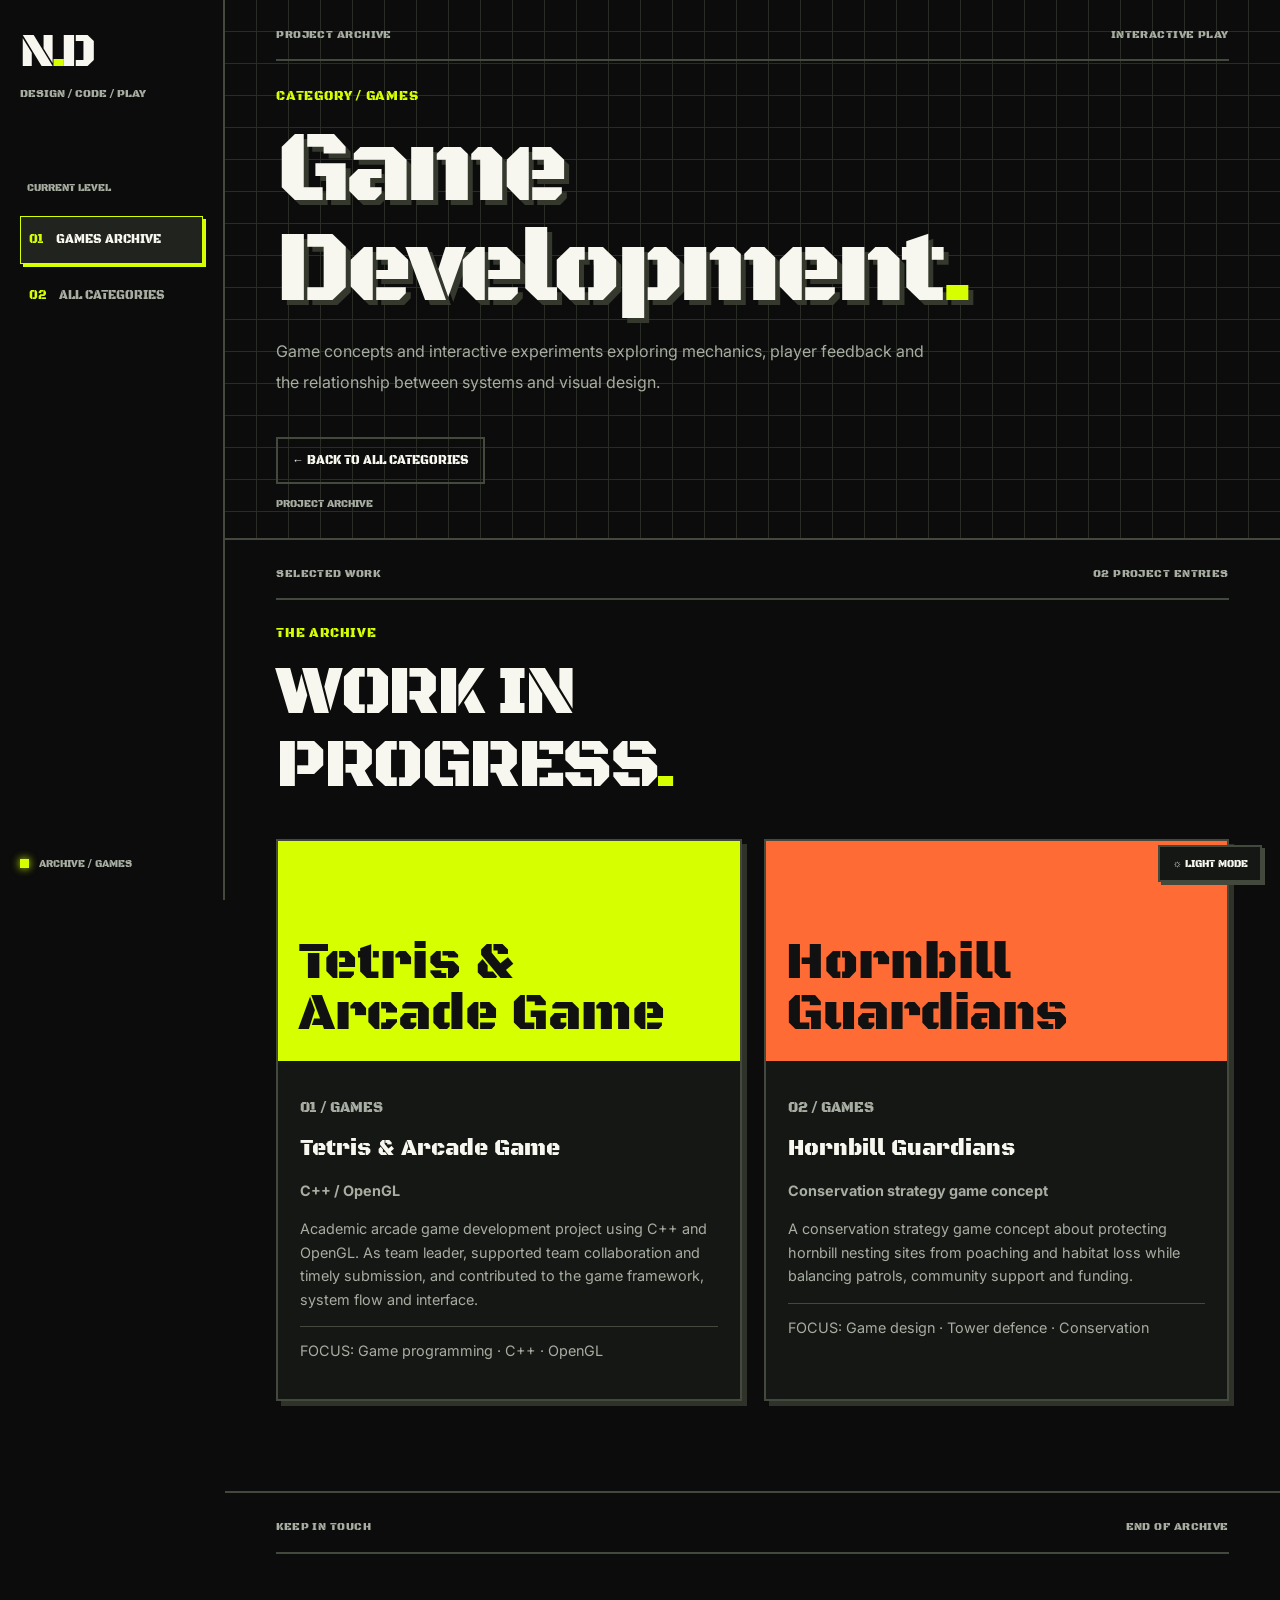
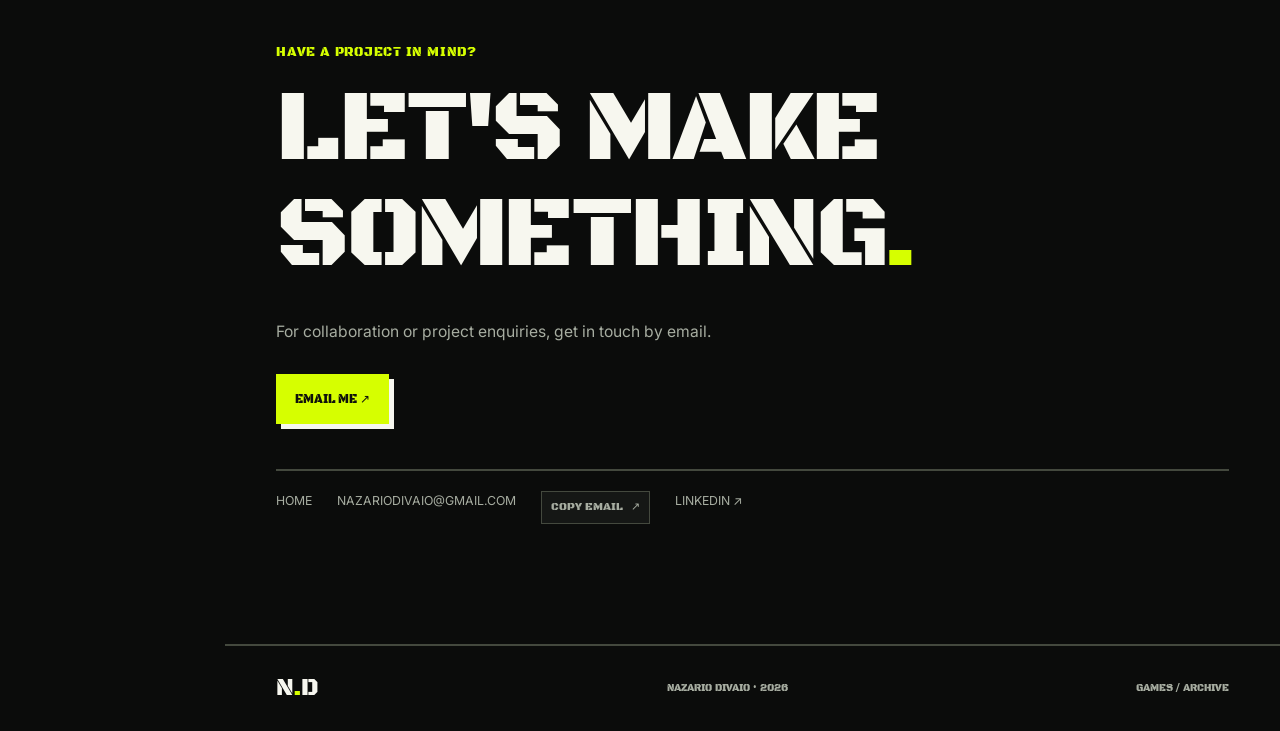
==== projects/game-development.html @ dee1fb1c "Initial commit: Personal Portfolio Website" ====
<!DOCTYPE html>
<html lang="en">
<head>
  <meta charset="UTF-8">
  <meta name="viewport" content="width=device-width, initial-scale=1">
  <meta name="theme-color" content="#0b0c0b">
  <meta name="description" content="Game Development projects by Nazario Divaio.">
  <title>Game Development — Nazario Divaio</title>
  <link rel="preconnect" href="https://fonts.googleapis.com">
  <link rel="preconnect" href="https://fonts.gstatic.com" crossorigin>
  <link href="https://fonts.googleapis.com/css2?family=Black+Ops+One&family=Inter:wght@400;500;600;700&display=swap" rel="stylesheet">
  <link rel="stylesheet" href="../style.css">
  <script src="../script.js" defer></script>
</head>
<body>
  <a class="skip-link" href="#categoryHome">Skip to content</a>
  <header class="site-header">
    <a class="brand" href="../index.html" aria-label="Return to portfolio homepage">
      <span class="wordmark">N<span>.</span>D</span>
      <span class="sidebar-label">DESIGN / CODE / PLAY</span>
    </a>
    <button class="menu-toggle" id="menuToggle" type="button" aria-controls="mainNav" aria-expanded="false" aria-label="Open navigation menu">
      MENU <span aria-hidden="true">+</span>
    </button>
    <nav class="main-nav category-nav" id="mainNav" aria-label="Category navigation">
      <p class="nav-heading">CURRENT LEVEL</p>
      <a class="nav-link active" href="#categoryHome"><span class="nav-number">01</span> GAMES ARCHIVE</a>
      <a class="nav-link" href="../index.html#projects"><span class="nav-number">02</span> ALL CATEGORIES</a>
    </nav>
    <div class="sidebar-footer"><span class="status-dot" aria-hidden="true"></span><span>ARCHIVE / GAMES</span></div>
  </header>
  <main>
    <section class="section hero category-hero" id="categoryHome" aria-labelledby="categoryTitle">
      <div class="section-label"><span>PROJECT ARCHIVE</span><span>INTERACTIVE PLAY</span></div>
      <div class="hero-content">
        <p class="eyebrow">CATEGORY / GAMES</p>
        <h1 id="categoryTitle">Game<br>Development<span class="accent-dot">.</span></h1>
        <p class="category-intro">Game concepts and interactive experiments exploring mechanics, player feedback and the relationship between systems and visual design.</p>
        <a class="back-link" href="../index.html#projects">← BACK TO ALL CATEGORIES</a>
      </div>
      <div class="hero-bottom"><span>PROJECT ARCHIVE</span></div>
    </section>
    <section class="section" aria-labelledby="archiveTitle">
      <div class="section-label"><span>SELECTED WORK</span><span>02 PROJECT ENTRIES</span></div>
      <div class="section-heading">
        <div><p class="eyebrow">THE ARCHIVE</p><h2 id="archiveTitle">WORK IN<br>PROGRESS<span class="accent-dot">.</span></h2></div>
      </div>
      <div class="project-list">
      <article class="case-card">
        <div class="case-art" aria-label="Stylised project title preview"><span>Tetris &amp; Arcade Game</span></div>
        <div class="case-content">
          <p class="project-tag">01 / GAMES</p>
          <h2>Tetris &amp; Arcade Game</h2>
          <p><strong>C++ / OpenGL</strong></p>
          <p>Academic arcade game development project using C++ and OpenGL. As team leader, supported team collaboration and timely submission, and contributed to the game framework, system flow and interface.</p>
          <p class="case-meta">FOCUS: Game programming · C++ · OpenGL</p>
        </div>
      </article>
      <article class="case-card">
        <div class="case-art" aria-label="Stylised project title preview"><span>Hornbill Guardians</span></div>
        <div class="case-content">
          <p class="project-tag">02 / GAMES</p>
          <h2>Hornbill Guardians</h2>
          <p><strong>Conservation strategy game concept</strong></p>
          <p>A conservation strategy game concept about protecting hornbill nesting sites from poaching and habitat loss while balancing patrols, community support and funding.</p>
          <p class="case-meta">FOCUS: Game design · Tower defence · Conservation</p>
        </div>
      </article>
      </div>
    </section>
    <section class="section" id="contact">
      <div class="section-label"><span>KEEP IN TOUCH</span><span>END OF ARCHIVE</span></div>
      <div class="contact-content">
        <p class="eyebrow">HAVE A PROJECT IN MIND?</p>
        <h2>LET'S MAKE<br>SOMETHING<span class="accent-dot">.</span></h2>
        <p class="contact-description">For collaboration or project enquiries, get in touch by email.</p>
        <a class="button button-primary" href="mailto:nazariodivaio@gmail.com">EMAIL ME ↗</a>
        <div class="contact-links"><a href="../index.html">HOME</a><a href="mailto:nazariodivaio@gmail.com">NAZARIODIVAIO@GMAIL.COM</a><button class="copy-email" type="button" data-copy-email="nazariodivaio@gmail.com">COPY EMAIL <span aria-hidden="true">↗</span></button><span class="copy-email-status" role="status" aria-live="polite" hidden></span><a href="https://www.linkedin.com/in/nazario-divaio-noel" target="_blank" rel="noopener noreferrer">LINKEDIN ↗</a></div>
      </div>
    </section>
  </main>
  <footer class="site-footer"><p class="footer-mark">N<span>.</span>D</p><p>NAZARIO DIVAIO · <span id="currentYear">2026</span></p><p>GAMES / ARCHIVE</p></footer>
  <div class="utility-controls"><button class="theme-toggle" id="themeToggle" type="button" aria-pressed="false">☼ LIGHT MODE</button><button class="back-to-top" id="backToTop" type="button" hidden>↑ BACK TO TOP</button></div>
</body>
</html>
---- style.css ----
/* =========================================
   NAZARIO DIVAIO — BLACK OPS ARCADE Portfolio
   ========================================= */

:root {
  color-scheme: dark;
  --bg: #0b0c0b;
  --panel: #151715;
  --panel-light: #20231e;
  --ink: #f7f7ef;
  --muted: #a7ada1;
  --line: #44493e;
  --lime: #d6ff00;
  --orange: #ff6b35;
  --blue: #53d8ff;
  --pink: #ff477e;
  --sidebar-width: 225px;
  --pad: clamp(20px, 4vw, 58px);
  --shadow: #2e3229;
}

* { box-sizing: border-box; }
html { scroll-behavior: smooth; scroll-padding-top: 30px; }
body {
  margin: 0; background: var(--bg); color: var(--ink);
  font-family: "Inter", sans-serif; line-height: 1.65;
  transition: background .2s, color .2s;
}
body, button, a { -webkit-tap-highlight-color: transparent; }
h1, h2, h3, .wordmark, .sidebar-label, .nav-heading, .nav-link,
.section-label, .eyebrow, .pixel-label, .status-key, .arcade-status strong,
.hero-bottom, .button, .text-link, .category-number, .category-link,
.profile-code, .profile-role, .profile-location, .build-log-heading,
.site-footer, .theme-toggle, .back-to-top, .project-footnote,
.category-art, .page-index, .project-tag, .project-visual-label {
  font-family: "Black Ops One", cursive; font-weight: 400;
}
button { color: inherit; }
a { color: inherit; text-decoration: none; }
button:focus-visible, a:focus-visible { outline: 3px solid var(--lime); outline-offset: 4px; }
[hidden] { display: none !important; }
::selection { color: #000; background: var(--lime); }
.skip-link {
  position: fixed; z-index: 2000; top: 8px; left: 8px; padding: 10px 14px;
  background: var(--lime); color: #111; transform: translateY(-150%);
}
.skip-link:focus { transform: translateY(0); }

body.light-theme {
  color-scheme: light;
  --bg: #f4f3e9; --panel: #fff; --panel-light: #e8eadf;
  --ink: #171914; --muted: #55594e; --line: #b9bcae;
  --lime: #456400; --orange: #b83c0a; --blue: #006d91; --pink: #bd174f;
  --shadow: #c8cabb;
}
body.light-theme .site-header { background: var(--bg); }
body.light-theme .hero {
  background-image: linear-gradient(#dedfd3 1px, transparent 1px), linear-gradient(90deg, #dedfd3 1px, transparent 1px);
}
body.light-theme .button-primary { color: #fff; background: #171914; border-color: #171914; }
body.light-theme .button-primary:hover { color: #171914; background: transparent; }
body.light-theme .profile-panel, body.light-theme .build-log { background: #fff; }
body.light-theme .category-art { border-color: #171914; }

main, .site-footer { width: calc(100% - var(--sidebar-width)); margin-left: var(--sidebar-width); }
.section { padding: 25px var(--pad) 90px; border-bottom: 2px solid var(--line); scroll-margin-top: 20px; }
.section-label {
  display: flex; justify-content: space-between; flex-wrap: wrap; gap: 8px 15px;
  padding-bottom: 15px; border-bottom: 2px solid var(--line);
  color: var(--muted); font-size: .7rem; letter-spacing: .04em;
}
.eyebrow { color: var(--lime); font-size: .8rem; letter-spacing: .06em; }
.accent-dot { color: var(--lime); }
.section-heading { display: flex; align-items: flex-end; justify-content: space-between; gap: 30px; margin: 10px 0 35px; }
.section-heading h2 { margin: 0; font-size: clamp(2.5rem, 5.5vw, 5rem); line-height: 1.04; letter-spacing: -.035em; }
.section-intro { max-width: 330px; margin: 0 0 5px; color: var(--muted); font-size: .93rem; }

/* Sidebar */
.site-header {
  position: fixed; z-index: 1000; inset: 0 auto 0 0;
  display: flex; flex-direction: column; width: var(--sidebar-width);
  padding: 28px 20px; border-right: 2px solid var(--line); background: var(--bg);
}
.brand { display: inline-flex; flex-direction: column; align-items: flex-start; }
.wordmark { font-size: 3rem; line-height: 1; letter-spacing: -.07em; }
.wordmark span, .footer-mark span { color: var(--lime); }
.sidebar-label { margin: 10px 0 0; color: var(--muted); font-size: .67rem; }
.menu-toggle { display: none; }
.main-nav { display: flex; flex-direction: column; gap: 8px; margin-top: 75px; }
.nav-heading { margin: 0 0 12px 7px; color: var(--muted); font-size: .65rem; }
.nav-link {
  display: flex; align-items: center; gap: 12px; padding: 13px 8px;
  border: 1px solid transparent; color: var(--muted); font-size: .76rem; transition: .15s;
}
.nav-number { color: var(--lime); }
.nav-link:hover, .nav-link.active { color: var(--ink); background: var(--panel-light); border-color: var(--lime); box-shadow: 3px 3px 0 var(--lime); }
.sidebar-footer { display: flex; align-items: center; gap: 10px; margin-top: auto; color: var(--muted); font-size: .61rem; font-family: "Black Ops One", cursive; }
.status-dot { display: inline-block; width: 9px; height: 9px; flex: 0 0 9px; background: var(--lime); box-shadow: 0 0 9px var(--lime); }

/* Hero */
.hero {
  display: flex; flex-direction: column; justify-content: space-between; min-height: max(760px, 100svh);
  padding-top: 26px; padding-bottom: 26px;
  background-image: linear-gradient(#282c25 1px, transparent 1px), linear-gradient(90deg, #282c25 1px, transparent 1px);
  background-size: 32px 32px; background-position: -1px -1px;
}
.hero-content { margin: 10px 0; animation: boot .5s ease-out both; }
.pixel-label { display: inline-flex; align-items: center; gap: 10px; margin: 0 0 24px; padding: 8px 12px; border: 2px solid var(--lime); background: var(--bg); color: var(--lime); font-size: .7rem; }
.hero-content h1 { margin: 0; max-width: 900px; font-size: clamp(4rem, 10.2vw, 9rem); line-height: .98; letter-spacing: -.045em; overflow-wrap: anywhere; text-shadow: 5px 5px 0 #34382d; }
.hero-description { max-width: 550px; margin: 27px 0; color: var(--muted); font-size: 1rem; line-height: 1.9; }
.hero-actions { display: flex; flex-wrap: wrap; align-items: center; gap: 20px; }
.button { display: inline-flex; align-items: center; justify-content: center; gap: 14px; min-height: 50px; padding: 13px 17px; border: 2px solid var(--lime); font-size: .73rem; transition: transform .15s, background .15s, color .15s; }
.button:hover { transform: translate(-3px, -3px); }
.button-primary { background: var(--lime); color: #10120b; box-shadow: 5px 5px 0 var(--ink); }
.button-primary:hover { background: var(--ink); color: var(--bg); border-color: var(--ink); box-shadow: 5px 5px 0 var(--lime); }
.text-link { display: inline-flex; align-items: center; gap: 9px; padding-bottom: 5px; border-bottom: 2px solid var(--line); font-size: .72rem; }
.text-link:hover { color: var(--lime); border-color: var(--lime); }
.hero-bottom-grid { margin-top: 24px; }
.arcade-status { display: grid; grid-template-columns: repeat(3, minmax(0, 1fr)); gap: 10px; margin: 16px 0 28px; }
.arcade-status > div { display: flex; flex-direction: column; gap: 7px; padding: 13px; border: 2px solid var(--line); background: var(--bg); }
.status-key { color: var(--lime); font-size: .62rem; }
.arcade-status strong { font-size: .73rem; }
.hero-bottom { display: flex; justify-content: space-between; flex-wrap: wrap; gap: 10px; color: var(--muted); font-size: .62rem; }
.hero-bottom a:hover { color: var(--lime); }

/* Category gateway grid */
.category-grid { display: grid; grid-template-columns: repeat(2, minmax(0, 1fr)); gap: 22px; align-items: stretch; }
.category-card {
  position: relative; display: flex; flex-direction: column; align-items: flex-start;
  min-width: 0; min-height: 285px; padding: clamp(20px, 3vw, 32px);
  overflow: hidden; border: 2px solid var(--line); background: var(--panel);
  box-shadow: 5px 5px 0 var(--shadow);
  transition: transform .2s ease, border-color .2s ease, box-shadow .2s ease;
}
.category-card:nth-child(even) { margin-top: 32px; }
.category-card:hover { transform: translate(-3px, -3px); border-color: var(--lime); box-shadow: 8px 8px 0 var(--lime); }
.category-number { position: relative; z-index: 1; color: var(--lime); font-size: .66rem; }
.category-card h3 { position: relative; z-index: 1; margin: auto 0 8px; padding-top: 90px; font-size: clamp(1.5rem, 3vw, 2.3rem); line-height: 1.2; }
.category-card p { position: relative; z-index: 1; max-width: 390px; margin: 0 0 22px; color: var(--muted); font-size: .9rem; }
.category-link { display: flex; justify-content: space-between; gap: 12px; width: 100%; margin-top: auto; padding-top: 14px; border-top: 2px solid var(--line); font-size: .7rem; }
.category-card:hover .category-link { color: var(--lime); border-color: var(--lime); }
.category-art { position: absolute; top: 55px; right: 25px; display: flex; align-items: center; justify-content: center; opacity: .95; }
.art-poster { gap: 5px; transform: rotate(-7deg); }
.art-poster span { padding: 7px 9px; border: 2px solid #111; background: var(--lime); color: #111; font-size: .65rem; }
.art-poster span:nth-child(2) { background: var(--orange); transform: translateY(14px); }
.art-poster span:nth-child(3) { background: var(--blue); transform: translateY(-9px); }
.art-game { display: grid; grid-template-columns: repeat(3, 22px); gap: 4px; transform: rotate(8deg); }
.art-game span { width: 22px; height: 22px; border: 2px solid #111; background: var(--pink); }
.art-game span:nth-child(1) { grid-column: 1; grid-row: 1; }
.art-game span:nth-child(2) { grid-column: 2; grid-row: 1; background: var(--lime); }
.art-game span:nth-child(3) { grid-column: 2; grid-row: 2; background: var(--lime); }
.art-game span:nth-child(4) { grid-column: 3; grid-row: 2; }
.art-web { gap: 6px; padding: 8px; border: 2px solid #111; background: var(--blue); transform: rotate(4deg); }
.art-web span { display: block; width: 24px; height: 42px; background: #111; }
.art-web span:nth-child(2) { height: 56px; background: var(--orange); }
.art-mobile { gap: 8px; transform: rotate(-7deg); }
.art-mobile span { width: 28px; height: 56px; border: 3px solid #111; border-radius: 5px; background: var(--orange); }
.art-mobile span:nth-child(2) { background: var(--blue); transform: translateY(10px); }
.art-uiux { display: grid; grid-template-columns: repeat(2, 25px); gap: 5px; transform: rotate(7deg); }
.art-uiux span { width: 25px; height: 25px; border: 2px solid #111; background: var(--blue); }
.art-uiux span:nth-child(2) { background: var(--orange); }
.art-uiux span:nth-child(3) { background: var(--lime); }
.art-uiux span:nth-child(4) { background: var(--pink); }
.project-footnote { margin-top: 28px; color: var(--muted); font-size: .63rem; }

/* About */
.about-layout { display: grid; grid-template-columns: minmax(0, .9fr) minmax(0, 1.1fr); gap: clamp(30px, 5vw, 70px); margin-top: 45px; }
.profile-panel { margin-bottom: 35px; padding: 20px; border: 2px solid var(--line); background: var(--panel); box-shadow: 6px 6px 0 var(--lime); }
.profile-code { color: var(--muted); font-size: .50rem; }
.profile-monogram { margin: 15px 0; font-family: "Black Ops One", cursive; font-size: clamp(3.5rem, 6vw, 5.5rem); line-height: 1; }
.profile-monogram span { color: var(--lime); }
.profile-role { font-size: .68rem; }
.profile-location { color: var(--muted); font-size: .6rem; }
.about-lead { font-family: "Black Ops One", cursive; font-size: clamp(1.7rem, 3vw, 2.6rem); font-weight: 400; line-height: 1.25; }
.about-intro > p:not(.about-lead) { color: var(--muted); font-size: .93rem; line-height: 1.9; }
.build-log { margin-top: 40px; padding: 18px; border: 2px solid var(--line); border-left: 5px solid var(--lime); background: var(--panel); }
.build-log-heading { display: flex; align-items: center; gap: 10px; color: var(--lime); font-size: .67rem; }
.build-log > p { margin-bottom: 0; color: var(--muted); font-size: .86rem; }
.about-details { border-top: 2px solid var(--line); }
.detail-block { padding: 22px 0; border-bottom: 2px solid var(--line); }
.detail-label { margin: 0 0 14px; color: var(--lime); font-size: .68rem; }
.skill-list { margin: 0; color: var(--muted); font-size: .9rem; line-height: 1.9; }
.detail-block h3 { margin: 18px 0 5px; font-family: "Black Ops One", cursive; font-size: 1rem; line-height: 1.5; }
.detail-block h3:first-of-type { margin-top: 0; }
.detail-block > p:not(.detail-label) { color: var(--muted); font-size: .85rem; }

/* Contact and footer */
.contact-content { padding: 75px 0 30px; }
.contact-content h2 { margin: 0; font-size: clamp(3rem, 8vw, 7rem); line-height: 1.04; letter-spacing: -.035em; }
.contact-description { max-width: 480px; margin: 28px 0; color: var(--muted); font-size: .98rem; line-height: 1.9; }
.contact-content > .button { margin-bottom: 45px; }
.contact-links { display: flex; flex-wrap: wrap; gap: 14px 25px; padding-top: 20px; border-top: 2px solid var(--line); }
.contact-links a, .local-time { color: var(--muted); font-size: .77rem; overflow-wrap: anywhere; }
.contact-links a:hover { color: var(--lime); }
.site-footer { display: flex; align-items: center; justify-content: space-between; flex-wrap: wrap; gap: 12px 18px; padding: 23px var(--pad); color: var(--muted); font-size: .6rem; }
.site-footer p { margin: 0; }
.footer-mark { color: var(--ink); font-size: 1.5rem; }
.utility-controls { position: fixed; z-index: 900; right: 18px; bottom: 18px; display: flex; flex-direction: column; align-items: flex-end; gap: 9px; }
.theme-toggle, .back-to-top { padding: 10px 12px; border: 2px solid var(--line); background: var(--panel); color: var(--ink); box-shadow: 3px 3px 0 var(--line); cursor: pointer; font-size: .65rem; }
.theme-toggle:hover, .back-to-top:hover { border-color: var(--lime); background: var(--lime); color: #10120b; }

/* Category pages */
.category-hero { min-height: 60svh; }
.category-hero h1 { font-size: clamp(3.3rem, 8vw, 7rem); }
.category-intro { max-width: 650px; color: var(--muted); font-size: 1rem; line-height: 1.9; }
.back-link { display: inline-flex; align-items: center; gap: 10px; margin-top: 24px; padding: 12px 14px; border: 2px solid var(--line); font-family: "Black Ops One", cursive; font-size: .72rem; }
.back-link:hover { border-color: var(--lime); color: var(--lime); }
.project-list { display: grid; grid-template-columns: repeat(2, minmax(0, 1fr)); gap: 22px; }
.case-card { min-width: 0; border: 2px solid var(--line); background: var(--panel); box-shadow: 5px 5px 0 var(--shadow); }
.case-art { display: flex; min-height: 220px; align-items: flex-end; padding: 20px; color: #111; background: var(--lime); }
.case-card:nth-child(5n+2) .case-art { background: var(--orange); }
.case-card:nth-child(5n+3) .case-art { background: var(--blue); }
.case-card:nth-child(5n+4) .case-art { background: var(--pink); }
.case-card:nth-child(5n) .case-art { background: #cbd0be; }
.case-art span { font-family: "Black Ops One", cursive; font-size: clamp(2rem, 4vw, 3.6rem); line-height: 1; overflow-wrap: anywhere; }
.case-content { padding: 22px; }
.project-tag { color: var(--lime); font-size: .65rem; }
.case-content h2 { margin: 12px 0 8px; font-size: 1.4rem; line-height: 1.3; }
.case-content p { color: var(--muted); font-size: .9rem; }
.case-meta { padding-top: 12px; border-top: 1px solid var(--line); color: var(--muted); font-size: .75rem; }
.placeholder-note { margin-top: 25px; padding: 15px; border-left: 4px solid var(--lime); background: var(--panel); color: var(--muted); font-size: .83rem; }

/* Animation */
@keyframes boot { from { opacity: 0; transform: translateY(15px); } to { opacity: 1; transform: translateY(0); } }
@media (prefers-reduced-motion: no-preference) {
  .category-card, .case-card { animation: boot .4s ease both; }
}
@media (prefers-reduced-motion: reduce) {
  html { scroll-behavior: auto; }
  *, *::before, *::after { animation-duration: .01ms !important; animation-iteration-count: 1 !important; transition-duration: .01ms !important; }
}

/* Tablet */
@media (max-width: 1050px) {
  :root { --sidebar-width: 190px; --pad: 30px; }
  .site-header { padding-right: 15px; padding-left: 15px; }
  .about-layout { gap: 30px; }
}

/* Mobile */
@media (max-width: 760px) {
  html { scroll-padding-top: 85px; }
  main, .site-footer { width: 100%; margin-left: 0; }
  .site-header {
    inset: 0 0 auto; display: grid; grid-template-columns: 1fr auto; gap: 4px 15px;
    width: 100%; min-height: 67px; padding: 10px 18px; border-right: 0; border-bottom: 2px solid var(--line);
  }
  .wordmark { font-size: 2.2rem; }
  .sidebar-label { grid-column: 1; margin: 0; font-size: .58rem; }
  .menu-toggle {
    display: inline-flex; grid-column: 2; grid-row: 1 / span 2; align-items: center; justify-content: center;
    gap: 10px; padding: 10px; border: 2px solid var(--line); background: var(--panel);
    cursor: pointer; font-family: "Black Ops One", cursive; font-size: .68rem;
  }
  .menu-toggle span { color: var(--lime); }
  .main-nav { display: none; grid-column: 1 / -1; gap: 5px; margin-top: 12px; padding-top: 12px; border-top: 2px solid var(--line); }
  .main-nav.is-open { display: flex; }
  .nav-heading { margin-bottom: 8px; }
  .sidebar-footer { display: none; }
  .section { padding: 22px 20px 65px; scroll-margin-top: 80px; }
  .hero { min-height: calc(100svh - 67px); padding-top: 22px; padding-bottom: 25px; }
  .hero-content { margin: 55px 0; }
  .hero-content h1 { font-size: clamp(3.3rem, 13.5vw, 6.5rem); }
  .section-heading { align-items: flex-start; flex-direction: column; gap: 18px; margin-top: 38px; }
  .section-heading h2 { font-size: clamp(2.5rem, 10vw, 4rem); }
  .category-grid, .project-list { grid-template-columns: 1fr; gap: 20px; }
  .category-card, .category-card:nth-child(even) { min-height: 245px; margin-top: 0; }
  .category-card h3 { font-size: clamp(1.6rem, 7vw, 2.2rem); }
  .about-layout { grid-template-columns: 1fr; gap: 45px; }
  .contact-content { padding-top: 60px; }
  .contact-content h2 { font-size: clamp(2.8rem, 11vw, 5rem); }
  .site-footer { padding: 22px 20px; }
  .utility-controls { right: 12px; bottom: 12px; }
  .category-hero { min-height: auto; padding-top: 110px; }
}
@media (max-width: 390px) {
  .section { padding-right: 16px; padding-left: 16px; }
  .section-label { font-size: .57rem; }
  .arcade-status { gap: 5px; }
  .arcade-status > div { padding: 8px; }
  .hero-actions { align-items: flex-start; flex-direction: column; }
  .category-art { right: 15px; transform: scale(.85); transform-origin: top right; }
}

/* Print-friendly basics */
@media print {
  .site-header, .utility-controls, .hero-actions, .back-link { display: none !important; }
  main, .site-footer { width: 100%; margin: 0; }
  body { color: #111; background: #fff; }
  .section { break-inside: avoid; }
}


/* Added interaction layer: scroll progress and copy-email feedback. */
.scroll-progress {
  position: fixed;
  z-index: 2100;
  inset: 0 0 auto;
  height: 4px;
  width: 100%;
  overflow: hidden;
  pointer-events: none;
  background: transparent;
}
.scroll-progress-bar {
  display: block;
  width: 0;
  height: 100%;
  background: var(--lime);
  box-shadow: 0 0 8px color-mix(in srgb, var(--lime) 55%, transparent);
  transition: width .08s linear;
}
.copy-email {
  display: inline-flex;
  align-items: center;
  justify-content: center;
  gap: 8px;
  padding: 7px 9px;
  border: 1px solid var(--line);
  background: var(--panel);
  color: var(--muted);
  cursor: pointer;
  font-family: "Black Ops One", cursive;
  font-size: .68rem;
  line-height: 1.5;
  transition: border-color .15s, color .15s, background .15s;
}
.copy-email:hover, .copy-email:focus-visible {
  border-color: var(--lime);
  color: var(--ink);
}
.copy-email:disabled { cursor: wait; opacity: .65; }
.copy-email-status {
  flex-basis: 100%;
  color: var(--lime);
  font-family: "Inter", sans-serif;
  font-size: .78rem;
  overflow-wrap: anywhere;
}
.mobile-menu-backdrop { display: none; }

@media (max-width: 760px) {
  .scroll-progress { height: 4px; }
  .mobile-menu-backdrop {
    display: block;
    position: fixed;
    z-index: 1050;
    inset: 0;
    background: rgba(8, 9, 8, .84);
    pointer-events: auto;
  }
  .mobile-menu-backdrop[hidden] { display: none; }
  @supports ((backdrop-filter: blur(4px)) or (-webkit-backdrop-filter: blur(4px))) {
    .mobile-menu-backdrop {
      background: rgba(8, 9, 8, .38);
      -webkit-backdrop-filter: blur(9px) brightness(.62);
      backdrop-filter: blur(9px) brightness(.62);
    }
  }
  body.light-theme .mobile-menu-backdrop {
    background: rgba(244, 243, 233, .84);
  }
  @supports ((backdrop-filter: blur(4px)) or (-webkit-backdrop-filter: blur(4px))) {
    body.light-theme .mobile-menu-backdrop {
      background: rgba(244, 243, 233, .42);
      -webkit-backdrop-filter: blur(9px) brightness(.78);
      backdrop-filter: blur(9px) brightness(.78);
    }
  }
  body.menu-open { overscroll-behavior: none; }
  body.menu-open .site-header {
    z-index: 1100;
    background: transparent;
    border-bottom-color: transparent;
    pointer-events: none;
  }
  body.menu-open .site-header .brand,
  body.menu-open .site-header .menu-toggle,
  body.menu-open .site-header .sidebar-footer {
    filter: blur(3px);
    opacity: .22;
  }
  body.menu-open .site-header .menu-toggle { pointer-events: auto; }
  .main-nav.is-open {
    pointer-events: auto;
    position: fixed;
    z-index: 1101;
    top: 50%;
    left: 50%;
    inset: 50% auto auto 50%;
    transform: translate(-50%, -50%);
    display: flex;
    flex-direction: column;
    align-items: stretch;
    justify-content: center;
    gap: 10px;
    width: min(88vw, 430px);
    max-height: min(80svh, 680px);
    overflow-y: auto;
    margin: 0;
    padding: clamp(24px, 6vw, 38px);
    border: 2px solid var(--lime);
    background: var(--panel);
    box-shadow: 8px 8px 0 var(--lime);
    text-align: center;
    overscroll-behavior: contain;
  }
  .main-nav.is-open .nav-heading {
    margin: 0 0 8px;
    text-align: center;
  }
  .main-nav.is-open .nav-link {
    justify-content: center;
    min-height: 50px;
    padding: 14px 10px;
    text-align: center;
  }
  .main-nav.is-open .nav-link .nav-number { min-width: 24px; }
  .copy-email { min-height: 38px; }
}
@media (prefers-reduced-motion: reduce) {
  .scroll-progress-bar { transition: none; }
}
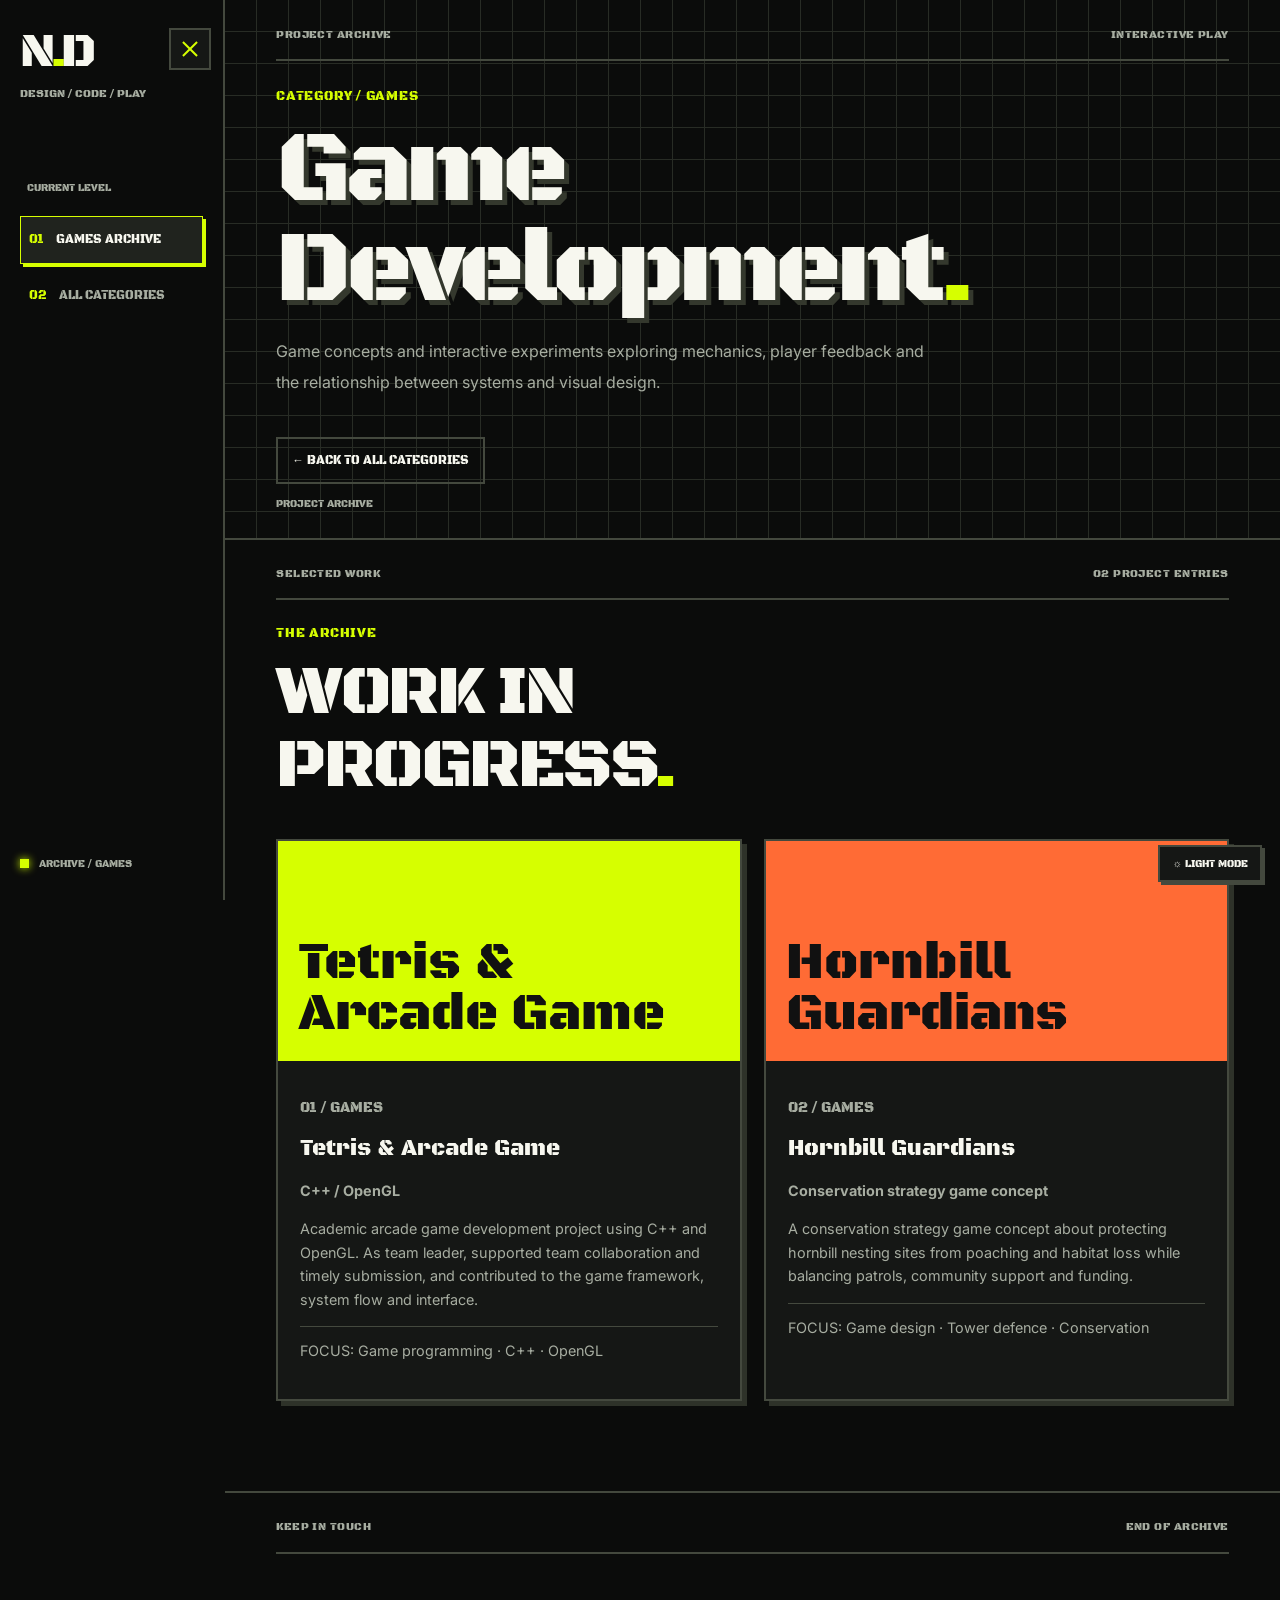
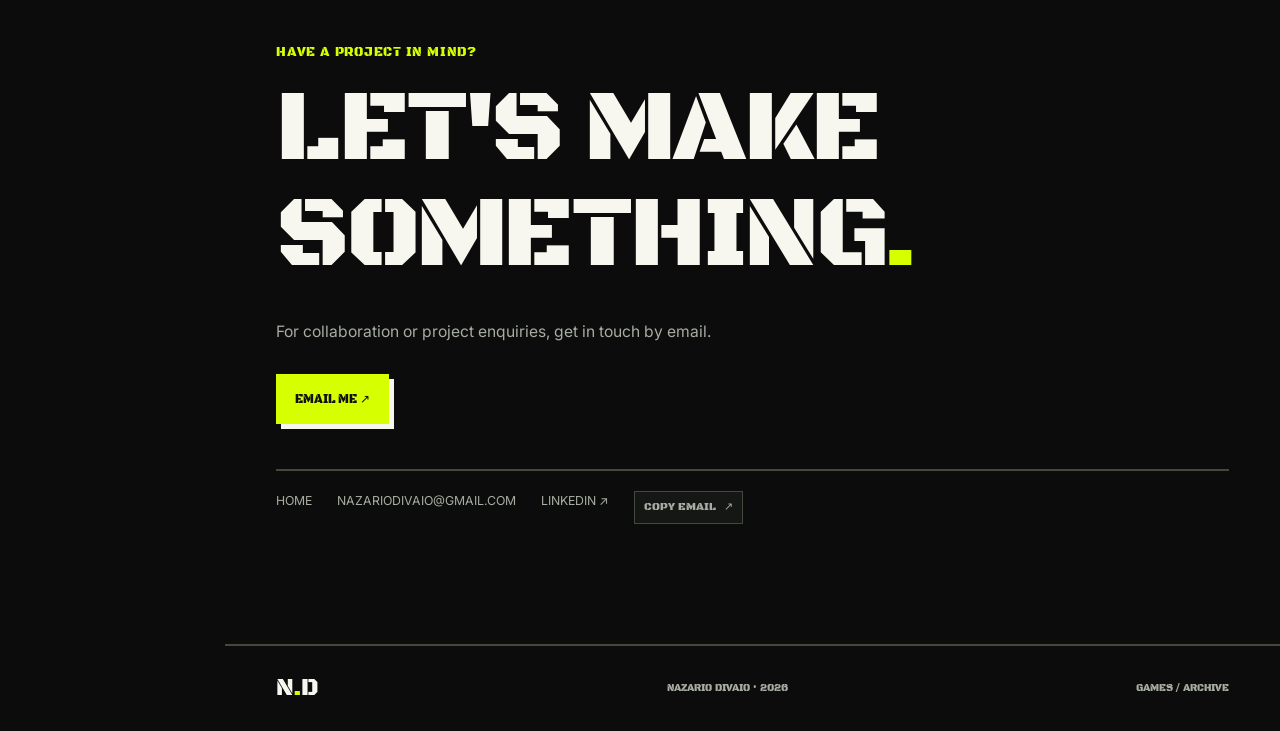
==== commit 3f2d9585: "Improve responsive portfolio navigation and profile Co-authored-by: Copilot <223556219+Copilot@users" ====
--- a/projects/game-development.html
+++ b/projects/game-development.html
@@ -19,8 +19,9 @@
       <span class="wordmark">N<span>.</span>D</span>
       <span class="sidebar-label">DESIGN / CODE / PLAY</span>
     </a>
-    <button class="menu-toggle" id="menuToggle" type="button" aria-controls="mainNav" aria-expanded="false" aria-label="Open navigation menu">
-      MENU <span aria-hidden="true">+</span>
+    <button class="menu-toggle" id="menuToggle" type="button" aria-controls="mainNav" aria-expanded="false" aria-label="Hide navigation">
+      <span class="menu-label">HIDE NAV</span>
+      <span class="menu-icon" aria-hidden="true"><span></span><span></span><span></span></span>
     </button>
     <nav class="main-nav category-nav" id="mainNav" aria-label="Category navigation">
       <p class="nav-heading">CURRENT LEVEL</p>
@@ -46,6 +47,19 @@
         <div><p class="eyebrow">THE ARCHIVE</p><h2 id="archiveTitle">WORK IN<br>PROGRESS<span class="accent-dot">.</span></h2></div>
       </div>
       <div class="project-list">
+      <!-- Copy this card to add a project. Replace the title, summary, description, and focus text. -->
+      <!--
+      <article class="case-card">
+        <div class="case-art"><span>PROJECT NAME</span></div>
+        <div class="case-content">
+          <p class="project-tag">03 / GAMES</p>
+          <h2>PROJECT NAME</h2>
+          <p><strong>SHORT EXAMPLE OR SUMMARY</strong></p>
+          <p>Write the project description here.</p>
+          <p class="case-meta">FOCUS: Add relevant skills or tools</p>
+        </div>
+      </article>
+      -->
       <article class="case-card">
         <div class="case-art" aria-label="Stylised project title preview"><span>Tetris &amp; Arcade Game</span></div>
         <div class="case-content">
@@ -75,7 +89,7 @@
         <h2>LET'S MAKE<br>SOMETHING<span class="accent-dot">.</span></h2>
         <p class="contact-description">For collaboration or project enquiries, get in touch by email.</p>
         <a class="button button-primary" href="mailto:nazariodivaio@gmail.com">EMAIL ME ↗</a>
-        <div class="contact-links"><a href="../index.html">HOME</a><a href="mailto:nazariodivaio@gmail.com">NAZARIODIVAIO@GMAIL.COM</a><button class="copy-email" type="button" data-copy-email="nazariodivaio@gmail.com">COPY EMAIL <span aria-hidden="true">↗</span></button><span class="copy-email-status" role="status" aria-live="polite" hidden></span><a href="https://www.linkedin.com/in/nazario-divaio-noel" target="_blank" rel="noopener noreferrer">LINKEDIN ↗</a></div>
+        <div class="contact-links"><a href="../index.html">HOME</a><a href="mailto:nazariodivaio@gmail.com">NAZARIODIVAIO@GMAIL.COM</a><a href="https://www.linkedin.com/in/nazario-divaio-noel" target="_blank" rel="noopener noreferrer">LINKEDIN ↗</a><button class="copy-email" type="button" data-copy-email="nazariodivaio@gmail.com">COPY EMAIL <span aria-hidden="true">↗</span></button><span class="copy-email-status" role="status" aria-live="polite" hidden></span></div>
       </div>
     </section>
   </main>
--- a/style.css
+++ b/style.css
@@ -15,6 +15,7 @@
   --blue: #53d8ff;
   --pink: #ff477e;
   --sidebar-width: 225px;
+  --sidebar-handle-width: 56px;
   --pad: clamp(20px, 4vw, 58px);
   --shadow: #2e3229;
 }
@@ -62,7 +63,10 @@
 body.light-theme .profile-panel, body.light-theme .build-log { background: #fff; }
 body.light-theme .category-art { border-color: #171914; }
 
-main, .site-footer { width: calc(100% - var(--sidebar-width)); margin-left: var(--sidebar-width); }
+main, .site-footer {
+  width: calc(100% - var(--sidebar-width)); margin-left: var(--sidebar-width);
+  transition: width .25s ease, margin-left .25s ease;
+}
 .section { padding: 25px var(--pad) 90px; border-bottom: 2px solid var(--line); scroll-margin-top: 20px; }
 .section-label {
   display: flex; justify-content: space-between; flex-wrap: wrap; gap: 8px 15px;
@@ -80,12 +84,34 @@
   position: fixed; z-index: 1000; inset: 0 auto 0 0;
   display: flex; flex-direction: column; width: var(--sidebar-width);
   padding: 28px 20px; border-right: 2px solid var(--line); background: var(--bg);
+  transition: transform .25s ease;
 }
 .brand { display: inline-flex; flex-direction: column; align-items: flex-start; }
 .wordmark { font-size: 3rem; line-height: 1; letter-spacing: -.07em; }
 .wordmark span, .footer-mark span { color: var(--lime); }
 .sidebar-label { margin: 10px 0 0; color: var(--muted); font-size: .67rem; }
-.menu-toggle { display: none; }
+.menu-toggle {
+  position: absolute; top: 28px; right: 12px;
+  display: inline-flex; align-items: center; justify-content: center;
+  width: 42px; min-height: 42px; margin: 0; padding: 8px;
+  border: 2px solid var(--line); background: var(--panel); color: var(--ink);
+  cursor: pointer;
+  transition: border-color .15s, color .15s, background .15s;
+}
+.menu-toggle:hover { border-color: var(--lime); color: var(--lime); }
+.menu-label { display: none; }
+.menu-icon { display: flex; flex-direction: column; gap: 5px; width: 20px; }
+.menu-icon > span { display: block; width: 100%; height: 2px; background: var(--lime); transition: transform .2s, opacity .2s; }
+.menu-toggle[aria-expanded="true"] .menu-icon > span:first-child { transform: translateY(7px) rotate(45deg); }
+.menu-toggle[aria-expanded="true"] .menu-icon > span:nth-child(2) { opacity: 0; }
+.menu-toggle[aria-expanded="true"] .menu-icon > span:last-child { transform: translateY(-7px) rotate(-45deg); }
+.desktop-nav-collapsed .site-header { transform: translateX(calc(-100% + var(--sidebar-handle-width))); }
+.desktop-nav-collapsed main, .desktop-nav-collapsed .site-footer { width: 100%; margin-left: 0; }
+.desktop-nav-collapsed .site-header > :not(.menu-toggle) { visibility: hidden; }
+.desktop-nav-collapsed .menu-toggle {
+  top: 28px; right: 0; width: 48px; min-height: 48px; border-right: 0;
+}
+.desktop-nav-collapsed .main-nav { visibility: hidden; }
 .main-nav { display: flex; flex-direction: column; gap: 8px; margin-top: 75px; }
 .nav-heading { margin: 0 0 12px 7px; color: var(--muted); font-size: .65rem; }
 .nav-link {
@@ -164,25 +190,37 @@
 .project-footnote { margin-top: 28px; color: var(--muted); font-size: .63rem; }
 
 /* About */
-.about-layout { display: grid; grid-template-columns: minmax(0, .9fr) minmax(0, 1.1fr); gap: clamp(30px, 5vw, 70px); margin-top: 45px; }
-.profile-panel { margin-bottom: 35px; padding: 20px; border: 2px solid var(--line); background: var(--panel); box-shadow: 6px 6px 0 var(--lime); }
-.profile-code { color: var(--muted); font-size: .50rem; }
-.profile-monogram { margin: 15px 0; font-family: "Black Ops One", cursive; font-size: clamp(3.5rem, 6vw, 5.5rem); line-height: 1; }
+.about-layout { display: grid; grid-template-columns: minmax(0, .95fr) minmax(0, 1.05fr); gap: clamp(28px, 4vw, 56px); margin-top: 45px; }
+.about-intro, .about-details { min-width: 0; }
+.profile-panel { margin-bottom: 30px; padding: clamp(20px, 2.5vw, 30px); border: 2px solid var(--line); background: var(--panel); box-shadow: 6px 6px 0 var(--lime); }
+.profile-code { color: var(--muted); font-size: .68rem; letter-spacing: .06em; }
+.profile-identity { display: grid; grid-template-columns: auto minmax(0, 1fr); align-items: center; gap: clamp(16px, 2vw, 28px); margin-top: 18px; }
+.profile-monogram {
+  display: grid; width: clamp(88px, 9vw, 124px); aspect-ratio: 1; place-items: center;
+  margin: 0; border: 2px solid var(--lime); background: var(--bg);
+  font-family: "Black Ops One", cursive; font-size: clamp(2.4rem, 4vw, 3.8rem); line-height: 1;
+}
 .profile-monogram span { color: var(--lime); }
-.profile-role { font-size: .68rem; }
-.profile-location { color: var(--muted); font-size: .6rem; }
-.about-lead { font-family: "Black Ops One", cursive; font-size: clamp(1.7rem, 3vw, 2.6rem); font-weight: 400; line-height: 1.25; }
-.about-intro > p:not(.about-lead) { color: var(--muted); font-size: .93rem; line-height: 1.9; }
-.build-log { margin-top: 40px; padding: 18px; border: 2px solid var(--line); border-left: 5px solid var(--lime); background: var(--panel); }
-.build-log-heading { display: flex; align-items: center; gap: 10px; color: var(--lime); font-size: .67rem; }
-.build-log > p { margin-bottom: 0; color: var(--muted); font-size: .86rem; }
+.profile-summary { min-width: 0; }
+.profile-role { margin: 0 0 10px; font-size: clamp(.95rem, 1.3vw, 1.15rem); line-height: 1.45; }
+.profile-location { margin: 0; color: var(--muted); font-size: .78rem; line-height: 1.6; }
+.about-lead { margin: 0 0 18px; font-family: "Black Ops One", cursive; font-size: clamp(1.45rem, 2.25vw, 2.05rem); font-weight: 400; line-height: 1.3; }
+.about-intro > p:not(.about-lead) { color: var(--muted); font-size: .98rem; line-height: 1.8; }
+.build-log { margin-top: 32px; padding: 20px; border: 2px solid var(--line); border-left: 5px solid var(--lime); background: var(--panel); }
+.build-log-heading { display: flex; align-items: center; gap: 10px; color: var(--lime); font-size: .72rem; }
+.build-log > p { margin-bottom: 0; color: var(--muted); font-size: .95rem; line-height: 1.7; }
 .about-details { border-top: 2px solid var(--line); }
-.detail-block { padding: 22px 0; border-bottom: 2px solid var(--line); }
-.detail-label { margin: 0 0 14px; color: var(--lime); font-size: .68rem; }
-.skill-list { margin: 0; color: var(--muted); font-size: .9rem; line-height: 1.9; }
-.detail-block h3 { margin: 18px 0 5px; font-family: "Black Ops One", cursive; font-size: 1rem; line-height: 1.5; }
+.detail-block { padding: 22px 18px; border-bottom: 2px solid var(--line); background: var(--panel); }
+.detail-block + .detail-block { margin-top: 12px; }
+.detail-label { margin: 0 0 16px; color: var(--lime); font-size: .72rem; letter-spacing: .05em; }
+.skill-list { margin: 0; color: var(--muted); font-size: .95rem; line-height: 1.8; }
+.detail-block h3 { margin: 20px 0 5px; font-family: "Black Ops One", cursive; font-size: clamp(.95rem, 1.2vw, 1.08rem); line-height: 1.45; }
 .detail-block h3:first-of-type { margin-top: 0; }
-.detail-block > p:not(.detail-label) { color: var(--muted); font-size: .85rem; }
+.detail-block > p:not(.detail-label) { color: var(--muted); font-size: .92rem; line-height: 1.7; }
+.detail-education, .detail-experience { display: grid; grid-template-columns: minmax(0, .9fr) minmax(0, 1.1fr); column-gap: 20px; align-items: start; }
+.detail-education .detail-label, .detail-experience .detail-label { grid-column: 1 / -1; }
+.detail-education h3, .detail-experience h3 { margin: 0 0 16px; }
+.detail-education > p:not(.detail-label), .detail-experience > p:not(.detail-label) { margin: 0 0 16px; }
 
 /* Contact and footer */
 .contact-content { padding: 75px 0 30px; }
@@ -244,15 +282,20 @@
   .site-header {
     inset: 0 0 auto; display: grid; grid-template-columns: 1fr auto; gap: 4px 15px;
     width: 100%; min-height: 67px; padding: 10px 18px; border-right: 0; border-bottom: 2px solid var(--line);
+    transform: none;
   }
   .wordmark { font-size: 2.2rem; }
   .sidebar-label { grid-column: 1; margin: 0; font-size: .58rem; }
   .menu-toggle {
-    display: inline-flex; grid-column: 2; grid-row: 1 / span 2; align-items: center; justify-content: center;
-    gap: 10px; padding: 10px; border: 2px solid var(--line); background: var(--panel);
-    cursor: pointer; font-family: "Black Ops One", cursive; font-size: .68rem;
-  }
-  .menu-toggle span { color: var(--lime); }
+    position: static; display: inline-flex; grid-column: 2; grid-row: 1 / span 2; align-items: center; justify-content: center;
+    width: 48px; min-height: 44px; margin: 0; padding: 10px; border: 2px solid var(--line); background: var(--panel);
+  }
+  .menu-label { display: none; }
+  .menu-icon { display: flex; flex-direction: column; gap: 5px; width: 20px; }
+  .menu-icon > span { display: block; width: 100%; height: 2px; background: var(--lime); transition: transform .2s, opacity .2s; }
+  .menu-toggle[aria-expanded="true"] .menu-icon > span:first-child { transform: translateY(7px) rotate(45deg); }
+  .menu-toggle[aria-expanded="true"] .menu-icon > span:nth-child(2) { opacity: 0; }
+  .menu-toggle[aria-expanded="true"] .menu-icon > span:last-child { transform: translateY(-7px) rotate(-45deg); }
   .main-nav { display: none; grid-column: 1 / -1; gap: 5px; margin-top: 12px; padding-top: 12px; border-top: 2px solid var(--line); }
   .main-nav.is-open { display: flex; }
   .nav-heading { margin-bottom: 8px; }
@@ -266,12 +309,31 @@
   .category-grid, .project-list { grid-template-columns: 1fr; gap: 20px; }
   .category-card, .category-card:nth-child(even) { min-height: 245px; margin-top: 0; }
   .category-card h3 { font-size: clamp(1.6rem, 7vw, 2.2rem); }
-  .about-layout { grid-template-columns: 1fr; gap: 45px; }
+  .about-layout { grid-template-columns: 1fr; gap: 34px; margin-top: 32px; }
+  .profile-panel { margin-bottom: 24px; }
+  .profile-identity { grid-template-columns: 82px minmax(0, 1fr); gap: 16px; }
+  .profile-monogram { width: 82px; font-size: 2.4rem; }
+  .profile-role { font-size: .95rem; }
+  .profile-location { font-size: .75rem; }
+  .about-lead { font-size: clamp(1.45rem, 6vw, 1.9rem); }
+  .about-intro > p:not(.about-lead) { font-size: .95rem; }
+  .detail-block { padding: 20px 16px; }
+  .detail-education, .detail-experience { grid-template-columns: 1fr; }
+  .detail-education .detail-label, .detail-experience .detail-label { grid-column: auto; }
+  .detail-education h3, .detail-experience h3 { margin: 0 0 4px; }
+  .detail-education > p:not(.detail-label), .detail-experience > p:not(.detail-label) { margin: 0 0 16px; }
+  .detail-block > p:not(.detail-label) { font-size: .9rem; }
   .contact-content { padding-top: 60px; }
   .contact-content h2 { font-size: clamp(2.8rem, 11vw, 5rem); }
   .site-footer { padding: 22px 20px; }
   .utility-controls { right: 12px; bottom: 12px; }
   .category-hero { min-height: auto; padding-top: 110px; }
+}
+@media (max-width: 760px) {
+  .desktop-nav-collapsed .site-header { transform: none; }
+  .desktop-nav-collapsed main, .desktop-nav-collapsed .site-footer { width: 100%; margin-left: 0; }
+  .desktop-nav-collapsed .site-header > :not(.menu-toggle) { visibility: visible; }
+  .desktop-nav-collapsed .menu-toggle { position: static; width: 48px; min-height: 44px; margin: 0; border-right: 2px solid var(--line); }
 }
 @media (max-width: 390px) {
   .section { padding-right: 16px; padding-left: 16px; }
@@ -383,31 +445,35 @@
   body.menu-open .site-header .menu-toggle { pointer-events: auto; }
   .main-nav.is-open {
     pointer-events: auto;
-    position: fixed;
+    position: absolute;
     z-index: 1101;
-    top: 50%;
-    left: 50%;
-    inset: 50% auto auto 50%;
-    transform: translate(-50%, -50%);
+    top: 100%;
+    right: 0;
+    left: 0;
+    animation: mobile-nav-drop .22s ease-out both;
     display: flex;
     flex-direction: column;
     align-items: stretch;
     justify-content: center;
     gap: 10px;
-    width: min(88vw, 430px);
-    max-height: min(80svh, 680px);
+    width: 100%;
+    max-height: calc(100svh - 67px);
     overflow-y: auto;
     margin: 0;
-    padding: clamp(24px, 6vw, 38px);
+    padding: 18px;
     border: 2px solid var(--lime);
     background: var(--panel);
-    box-shadow: 8px 8px 0 var(--lime);
+    box-shadow: 0 8px 0 var(--lime);
     text-align: center;
     overscroll-behavior: contain;
   }
   .main-nav.is-open .nav-heading {
     margin: 0 0 8px;
     text-align: center;
+  }
+  @keyframes mobile-nav-drop {
+    from { opacity: 0; transform: translateY(-12px); }
+    to { opacity: 1; transform: translateY(0); }
   }
   .main-nav.is-open .nav-link {
     justify-content: center;
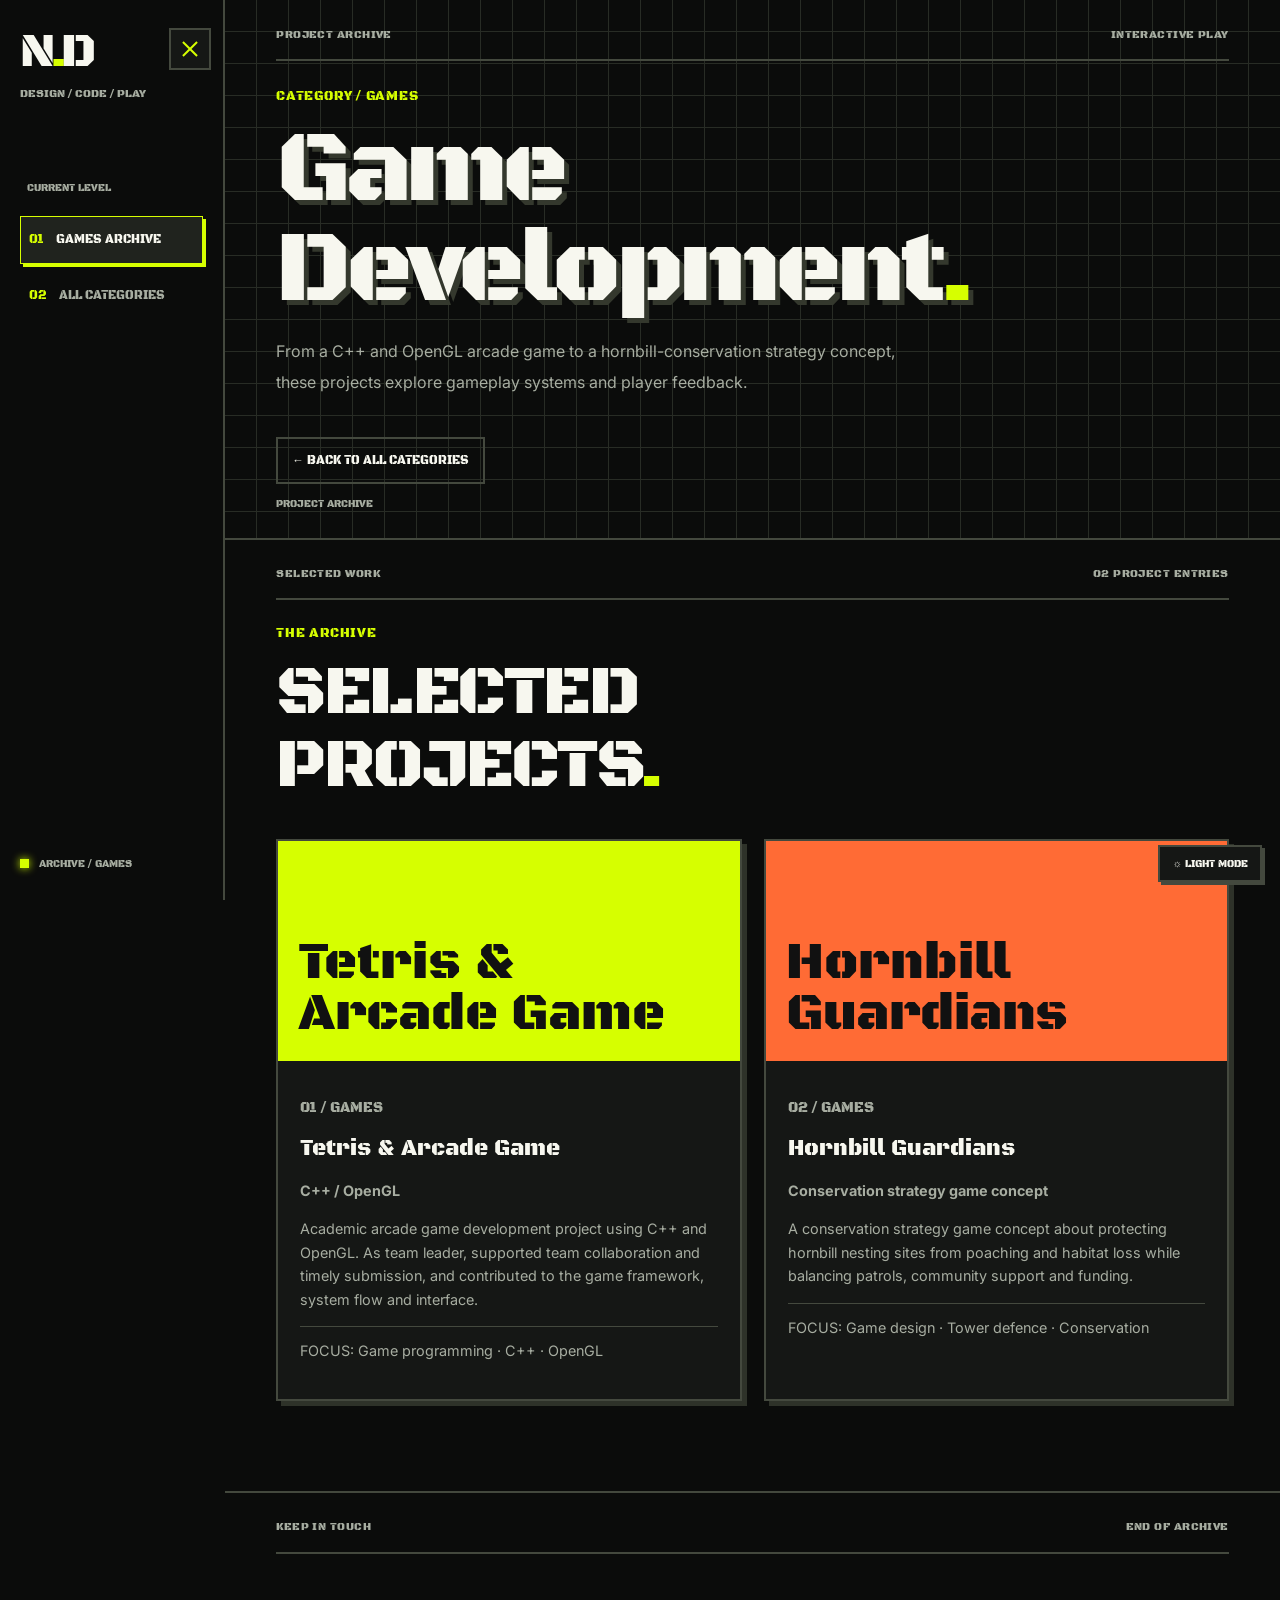
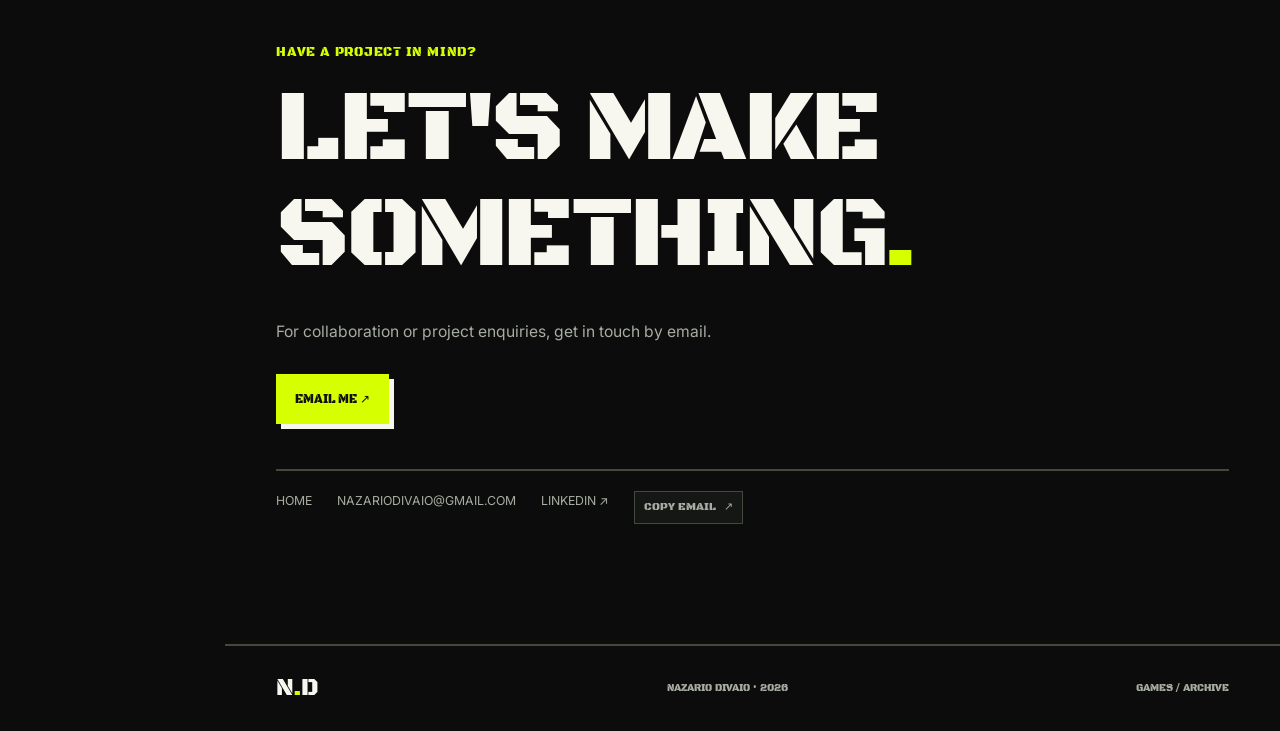
==== commit 2eb57ba3: "Add project posters to portfolio archives Co-authored-by: Copilot <223556219+Copilot@users.noreply.g" ====
--- a/projects/game-development.html
+++ b/projects/game-development.html
@@ -36,7 +36,7 @@
       <div class="hero-content">
         <p class="eyebrow">CATEGORY / GAMES</p>
         <h1 id="categoryTitle">Game<br>Development<span class="accent-dot">.</span></h1>
-        <p class="category-intro">Game concepts and interactive experiments exploring mechanics, player feedback and the relationship between systems and visual design.</p>
+        <p class="category-intro">From a C++ and OpenGL arcade game to a hornbill-conservation strategy concept, these projects explore gameplay systems and player feedback.</p>
         <a class="back-link" href="../index.html#projects">← BACK TO ALL CATEGORIES</a>
       </div>
       <div class="hero-bottom"><span>PROJECT ARCHIVE</span></div>
@@ -44,22 +44,9 @@
     <section class="section" aria-labelledby="archiveTitle">
       <div class="section-label"><span>SELECTED WORK</span><span>02 PROJECT ENTRIES</span></div>
       <div class="section-heading">
-        <div><p class="eyebrow">THE ARCHIVE</p><h2 id="archiveTitle">WORK IN<br>PROGRESS<span class="accent-dot">.</span></h2></div>
+        <div><p class="eyebrow">THE ARCHIVE</p><h2 id="archiveTitle">SELECTED<br>PROJECTS<span class="accent-dot">.</span></h2></div>
       </div>
       <div class="project-list">
-      <!-- Copy this card to add a project. Replace the title, summary, description, and focus text. -->
-      <!--
-      <article class="case-card">
-        <div class="case-art"><span>PROJECT NAME</span></div>
-        <div class="case-content">
-          <p class="project-tag">03 / GAMES</p>
-          <h2>PROJECT NAME</h2>
-          <p><strong>SHORT EXAMPLE OR SUMMARY</strong></p>
-          <p>Write the project description here.</p>
-          <p class="case-meta">FOCUS: Add relevant skills or tools</p>
-        </div>
-      </article>
-      -->
       <article class="case-card">
         <div class="case-art" aria-label="Stylised project title preview"><span>Tetris &amp; Arcade Game</span></div>
         <div class="case-content">
--- a/style.css
+++ b/style.css
@@ -196,9 +196,11 @@
 .profile-code { color: var(--muted); font-size: .68rem; letter-spacing: .06em; }
 .profile-identity { display: grid; grid-template-columns: auto minmax(0, 1fr); align-items: center; gap: clamp(16px, 2vw, 28px); margin-top: 18px; }
 .profile-monogram {
-  display: grid; width: clamp(88px, 9vw, 124px); aspect-ratio: 1; place-items: center;
-  margin: 0; border: 2px solid var(--lime); background: var(--bg);
-  font-family: "Black Ops One", cursive; font-size: clamp(2.4rem, 4vw, 3.8rem); line-height: 1;
+  display: flex; align-items: center; justify-content: center;
+  width: clamp(88px, 9vw, 124px); aspect-ratio: 1; margin: 0;
+  border: 2px solid var(--lime); background: var(--bg);
+  font-family: "Black Ops One", cursive; font-size: clamp(2rem, 4vw, 3.8rem);
+  line-height: 1; letter-spacing: -.08em; white-space: nowrap;
 }
 .profile-monogram span { color: var(--lime); }
 .profile-summary { min-width: 0; }
@@ -245,6 +247,7 @@
 .back-link:hover { border-color: var(--lime); color: var(--lime); }
 .project-list { display: grid; grid-template-columns: repeat(2, minmax(0, 1fr)); gap: 22px; }
 .case-card { min-width: 0; border: 2px solid var(--line); background: var(--panel); box-shadow: 5px 5px 0 var(--shadow); }
+.case-image { display: block; width: 100%; height: auto; aspect-ratio: 4 / 5; object-fit: cover; }
 .case-art { display: flex; min-height: 220px; align-items: flex-end; padding: 20px; color: #111; background: var(--lime); }
 .case-card:nth-child(5n+2) .case-art { background: var(--orange); }
 .case-card:nth-child(5n+3) .case-art { background: var(--blue); }
@@ -312,7 +315,7 @@
   .about-layout { grid-template-columns: 1fr; gap: 34px; margin-top: 32px; }
   .profile-panel { margin-bottom: 24px; }
   .profile-identity { grid-template-columns: 82px minmax(0, 1fr); gap: 16px; }
-  .profile-monogram { width: 82px; font-size: 2.4rem; }
+  .profile-monogram { width: 82px; font-size: 2rem; }
   .profile-role { font-size: .95rem; }
   .profile-location { font-size: .75rem; }
   .about-lead { font-size: clamp(1.45rem, 6vw, 1.9rem); }
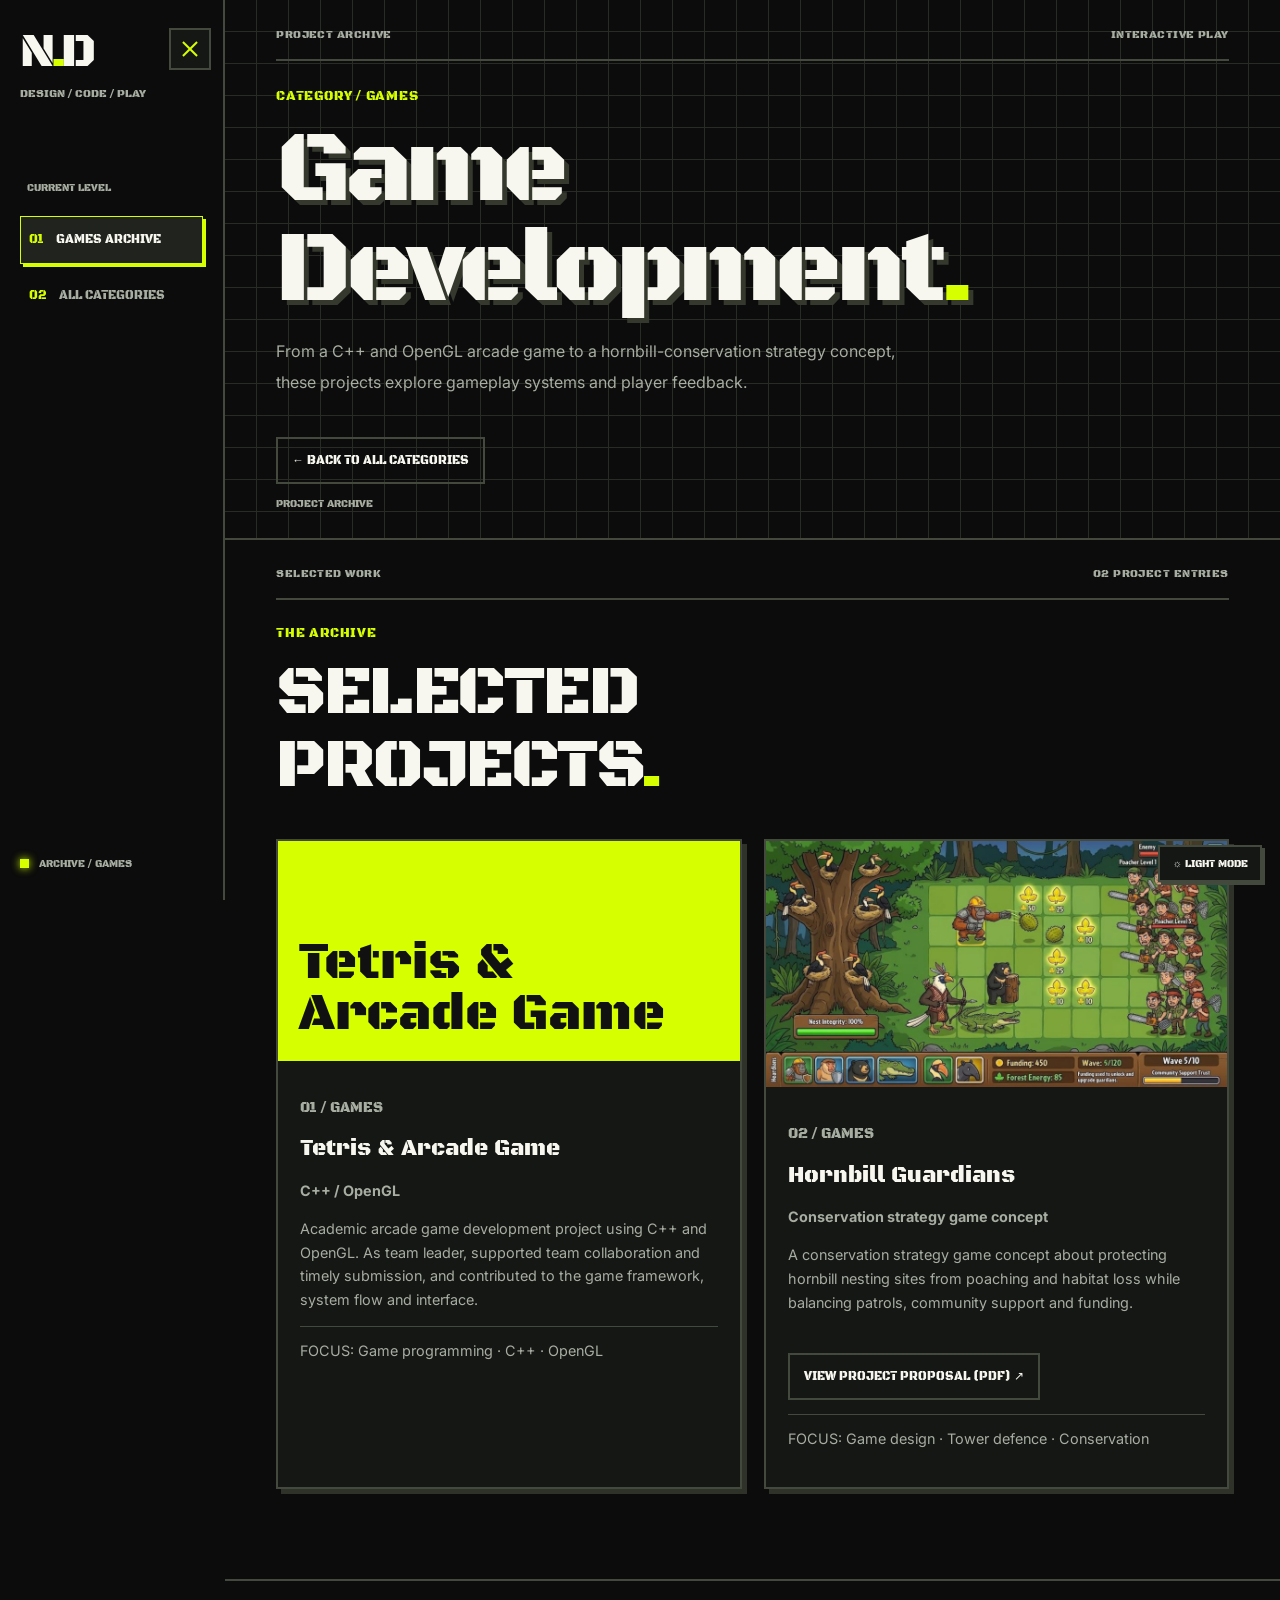
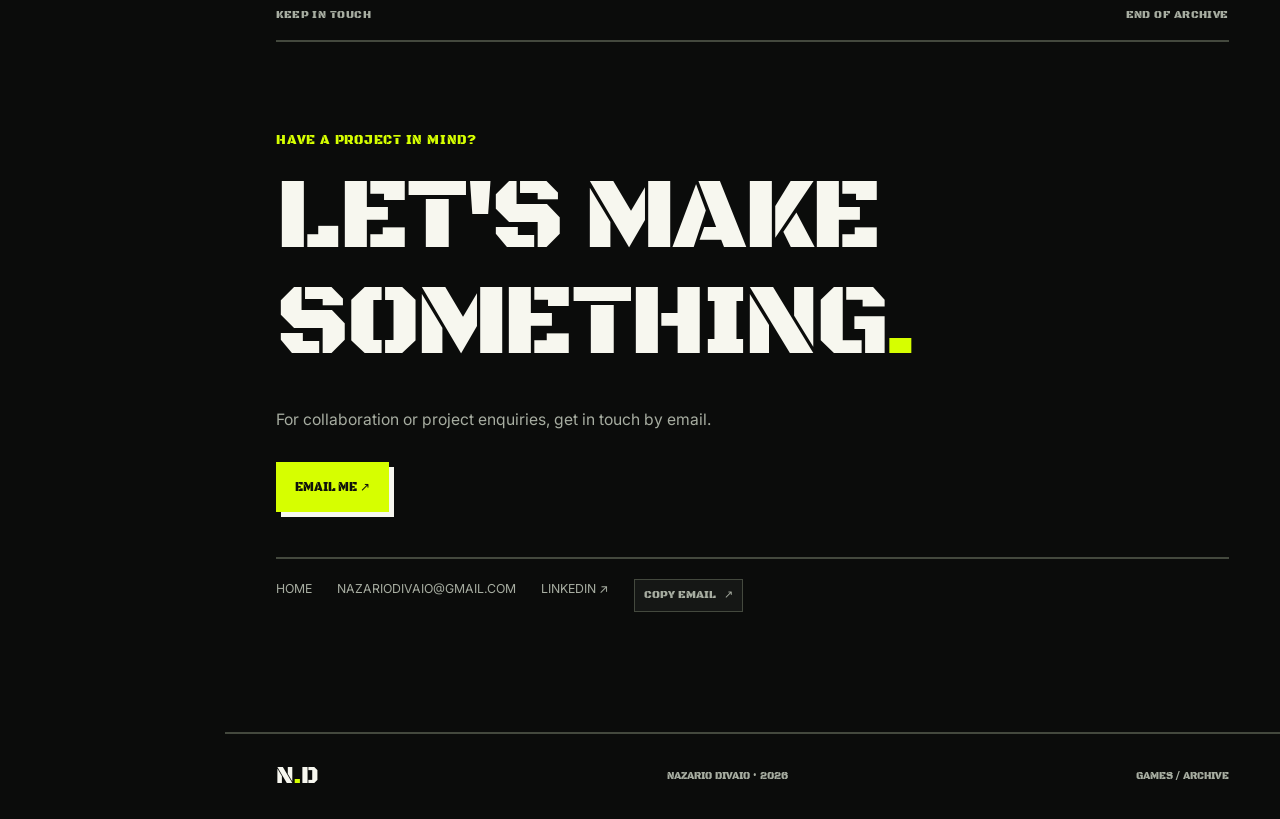
==== commit cb713eac: "Latest Update 2/11/26" ====
--- a/projects/game-development.html
+++ b/projects/game-development.html
@@ -58,12 +58,13 @@
         </div>
       </article>
       <article class="case-card">
-        <div class="case-art" aria-label="Stylised project title preview"><span>Hornbill Guardians</span></div>
+        <img class="case-image case-image-wide" src="../images/hornbill-guardians-gameplay.png" alt="Hornbill Guardians gameplay example showing hornbill nests, a strategy grid, resources, and patrolling characters." width="498" height="226" loading="lazy" decoding="async">
         <div class="case-content">
           <p class="project-tag">02 / GAMES</p>
           <h2>Hornbill Guardians</h2>
           <p><strong>Conservation strategy game concept</strong></p>
           <p>A conservation strategy game concept about protecting hornbill nesting sites from poaching and habitat loss while balancing patrols, community support and funding.</p>
+          <a class="back-link" href="../documents/hornbill-guardians-proposal.pdf" target="_blank" rel="noopener noreferrer">VIEW PROJECT PROPOSAL (PDF) ↗</a>
           <p class="case-meta">FOCUS: Game design · Tower defence · Conservation</p>
         </div>
       </article>
--- a/style.css
+++ b/style.css
@@ -248,6 +248,7 @@
 .project-list { display: grid; grid-template-columns: repeat(2, minmax(0, 1fr)); gap: 22px; }
 .case-card { min-width: 0; border: 2px solid var(--line); background: var(--panel); box-shadow: 5px 5px 0 var(--shadow); }
 .case-image { display: block; width: 100%; height: auto; aspect-ratio: 4 / 5; object-fit: cover; }
+.case-image-wide { aspect-ratio: auto; object-fit: contain; background: var(--panel-light); }
 .case-art { display: flex; min-height: 220px; align-items: flex-end; padding: 20px; color: #111; background: var(--lime); }
 .case-card:nth-child(5n+2) .case-art { background: var(--orange); }
 .case-card:nth-child(5n+3) .case-art { background: var(--blue); }
